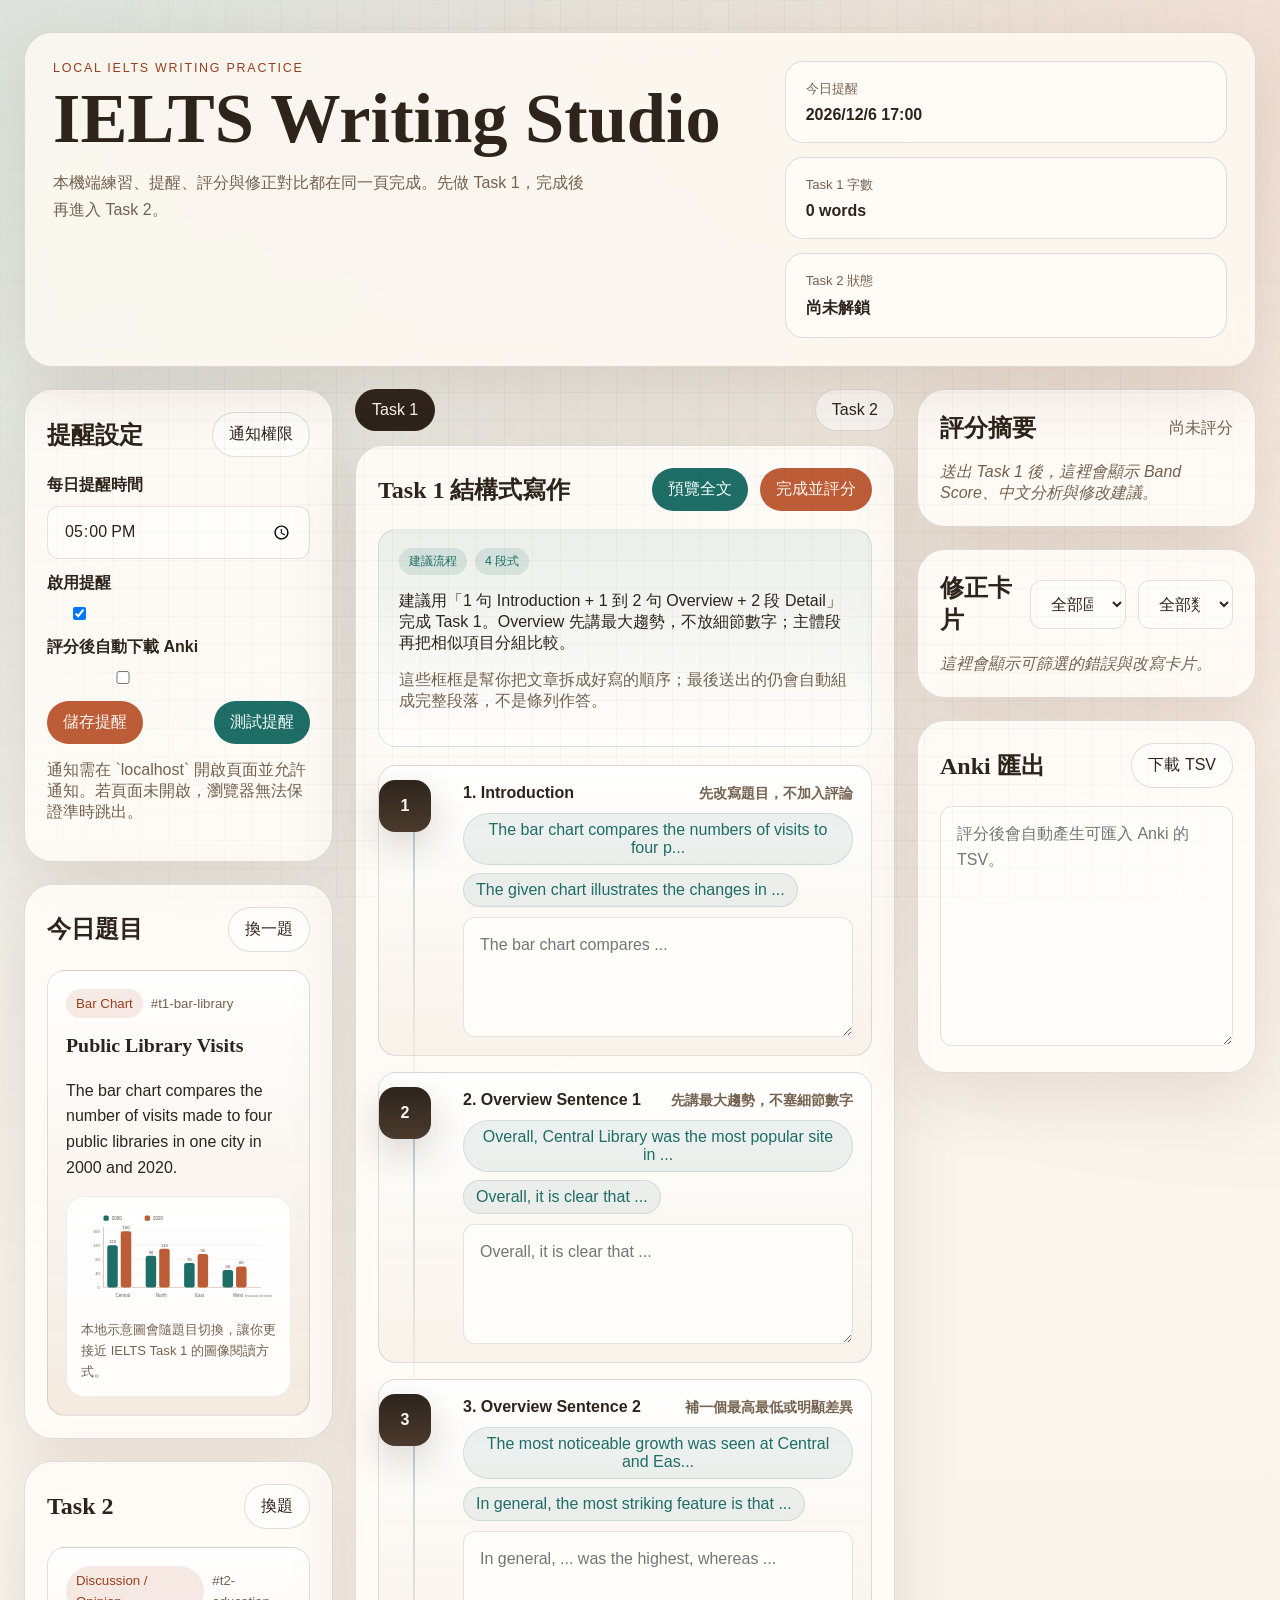
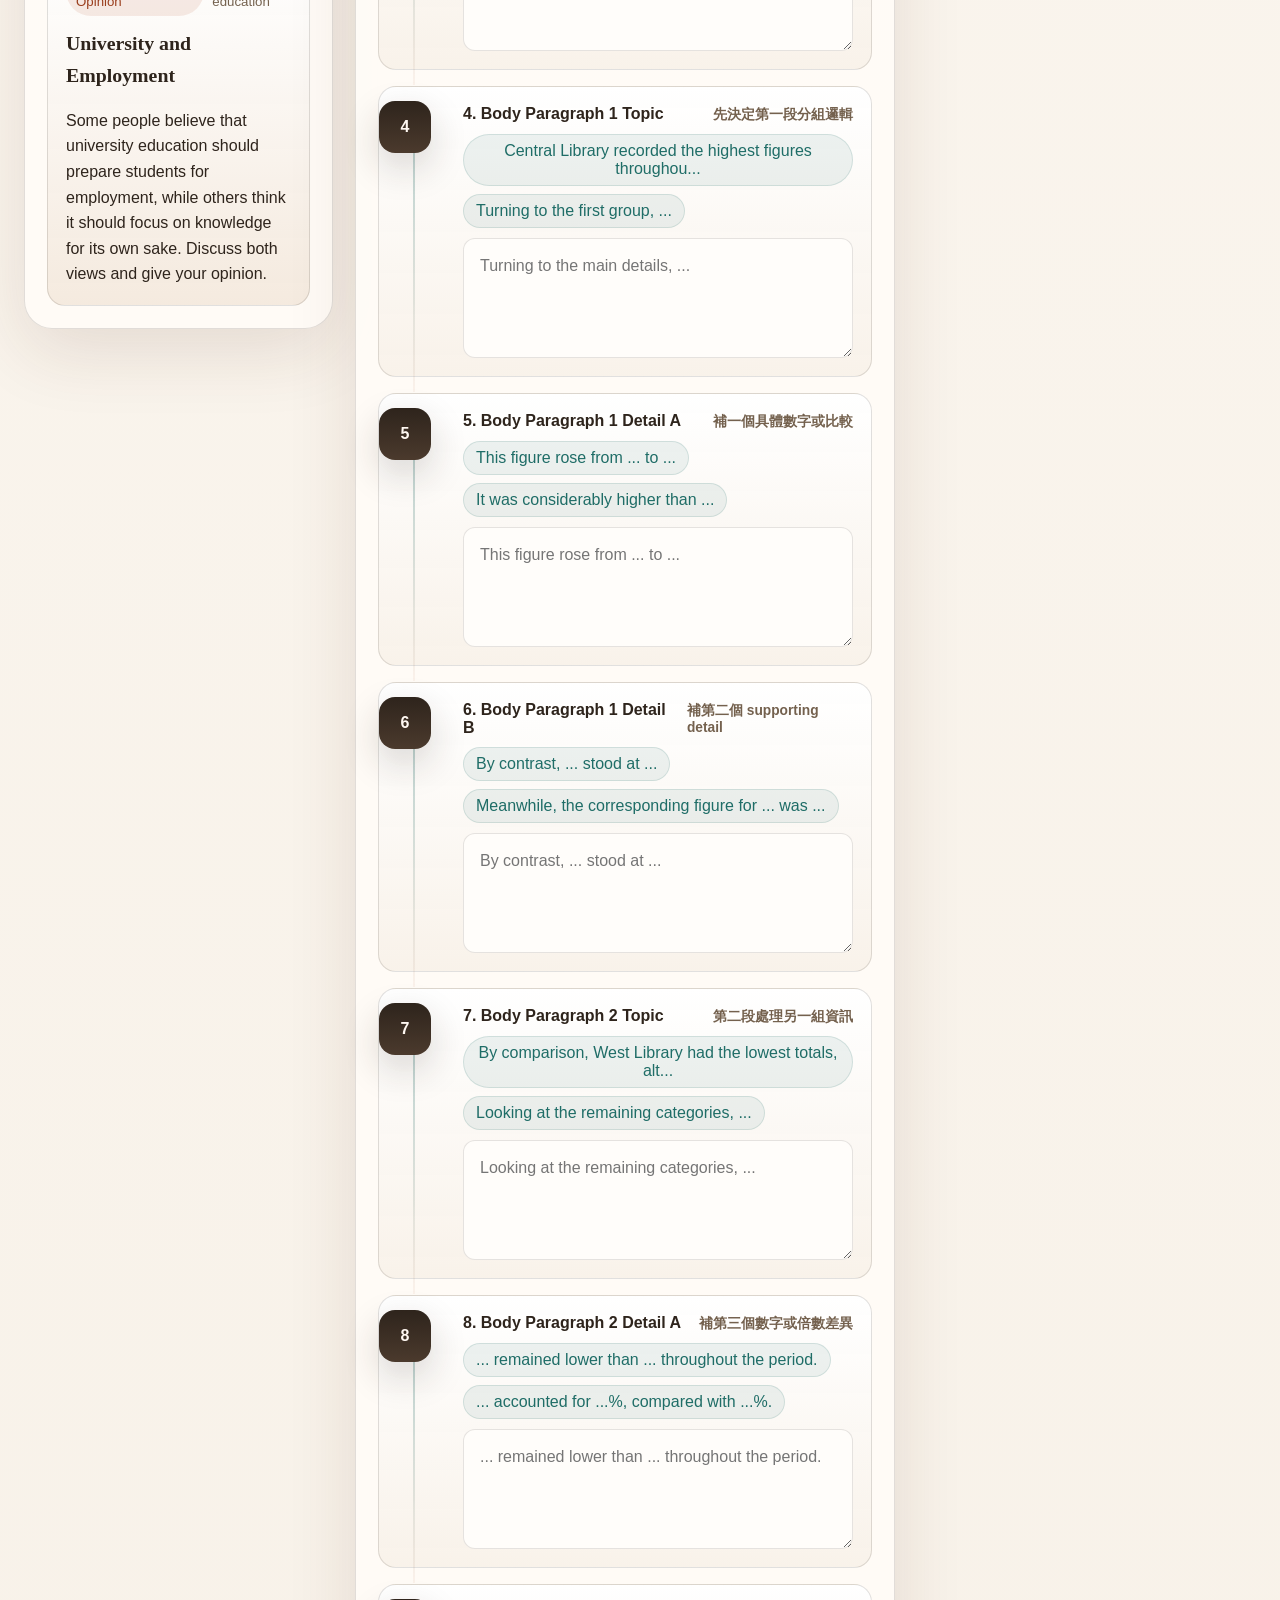
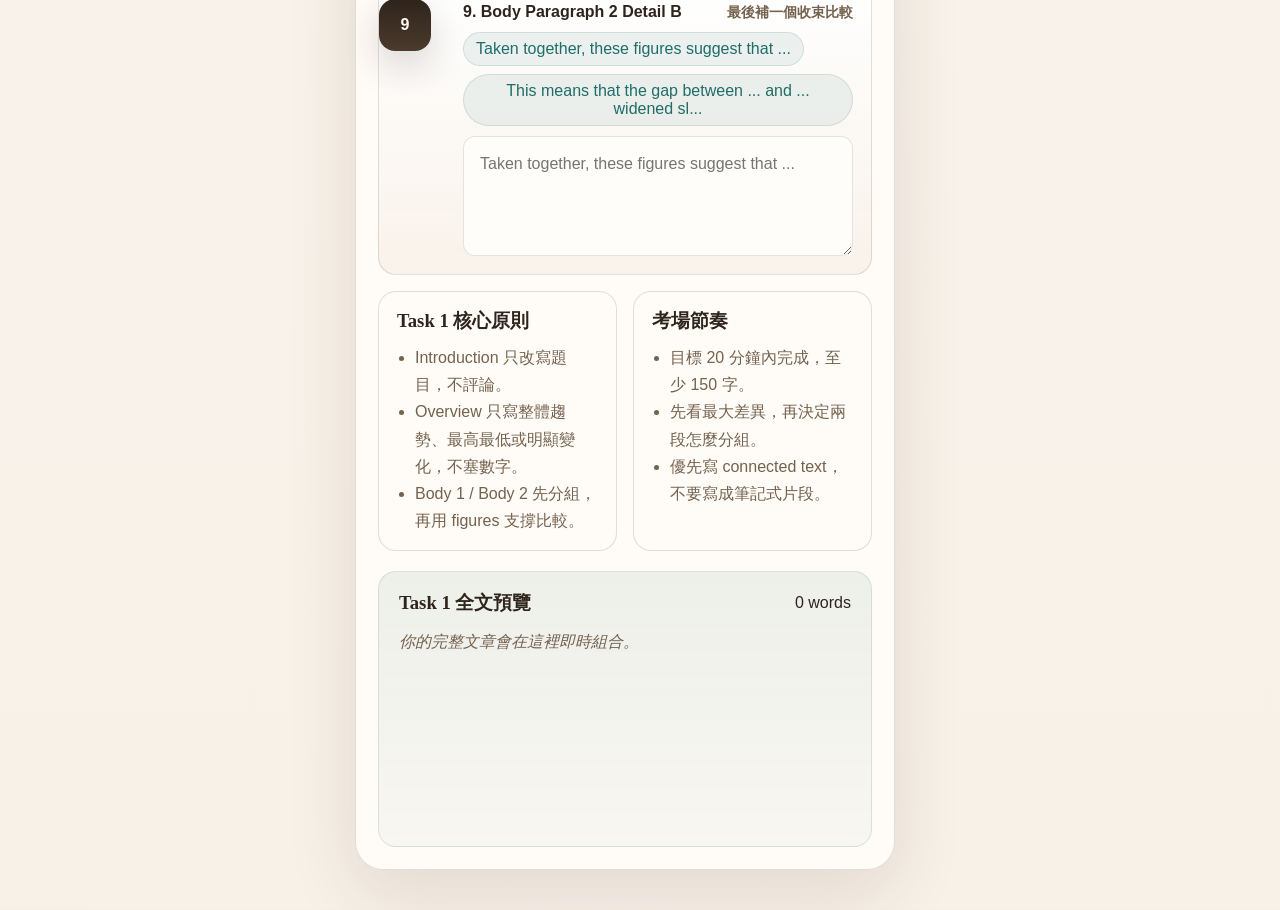
==== index.html @ 5735fb1e "Initial commit: local IELTS Writing Studio" ====
<!DOCTYPE html>
<html lang="zh-Hant">
  <head>
    <meta charset="UTF-8" />
    <meta name="viewport" content="width=device-width, initial-scale=1.0" />
    <title>IELTS Writing Studio</title>
    <link rel="stylesheet" href="./styles.css" />
  </head>
  <body>
    <div class="page-shell">
      <header class="hero">
        <div class="hero-copy">
          <p class="eyebrow">Local IELTS Writing Practice</p>
          <h1>IELTS Writing Studio</h1>
          <p class="hero-text">
            本機端練習、提醒、評分與修正對比都在同一頁完成。先做 Task 1，完成後再進入 Task 2。
          </p>
        </div>
        <div class="hero-panel">
          <div class="stat-card">
            <span class="stat-label">今日提醒</span>
            <strong id="next-reminder">尚未設定</strong>
          </div>
          <div class="stat-card">
            <span class="stat-label">Task 1 字數</span>
            <strong id="live-word-count">0 words</strong>
          </div>
          <div class="stat-card">
            <span class="stat-label">Task 2 狀態</span>
            <strong id="task2-status">尚未解鎖</strong>
          </div>
        </div>
      </header>

      <main class="layout">
        <aside class="left-rail">
          <section class="panel">
            <div class="panel-head">
              <h2>提醒設定</h2>
              <button id="request-notification" class="ghost-button">通知權限</button>
            </div>
            <form id="reminder-form" class="stack-form">
              <label>
                <span>每日提醒時間</span>
                <input id="reminder-time" type="time" value="17:00" />
              </label>
              <label class="switch-row">
                <span>啟用提醒</span>
                <input id="reminder-enabled" type="checkbox" checked />
              </label>
              <label class="switch-row">
                <span>評分後自動下載 Anki</span>
                <input id="anki-auto-download" type="checkbox" />
              </label>
              <div class="button-row">
                <button type="submit" class="primary-button">儲存提醒</button>
                <button type="button" id="test-reminder" class="secondary-button">測試提醒</button>
              </div>
            </form>
            <p class="tiny-note">
              通知需在 `localhost` 開啟頁面並允許通知。若頁面未開啟，瀏覽器無法保證準時跳出。
            </p>
          </section>

          <section class="panel">
            <div class="panel-head">
              <h2>今日題目</h2>
              <button id="shuffle-task1" class="ghost-button">換一題</button>
            </div>
            <div id="task1-prompt-card" class="prompt-card"></div>
          </section>

          <section class="panel">
            <div class="panel-head">
              <h2>Task 2</h2>
              <button id="shuffle-task2" class="ghost-button">換題</button>
            </div>
            <div id="task2-prompt-card" class="prompt-card compact"></div>
          </section>
        </aside>

        <section class="main-stage">
          <div class="tab-row">
            <button class="tab-button active" data-tab="task1">Task 1</button>
            <button class="tab-button" data-tab="task2" id="task2-tab">Task 2</button>
          </div>

          <section class="panel tab-panel active" data-panel="task1">
            <div class="panel-head">
              <h2>Task 1 結構式寫作</h2>
              <div class="button-row">
                <button id="preview-task1" class="secondary-button">預覽全文</button>
                <button id="score-task1" class="primary-button">完成並評分</button>
              </div>
            </div>
            <div class="strategy-note">
              <div class="card-labels">
                <span class="pill">建議流程</span>
                <span class="pill">4 段式</span>
              </div>
              <p>
                建議用「1 句 Introduction + 1 到 2 句 Overview + 2 段 Detail」完成 Task 1。Overview 先講最大趨勢，不放細節數字；主體段再把相似項目分組比較。
              </p>
              <p class="tiny-note">
                這些框框是幫你把文章拆成好寫的順序；最後送出的仍會自動組成完整段落，不是條列作答。
              </p>
            </div>
            <div id="task1-flow" class="flow-form"></div>
            <div class="mini-guide">
              <div class="mini-guide-card">
                <h3>Task 1 核心原則</h3>
                <ul>
                  <li>Introduction 只改寫題目，不評論。</li>
                  <li>Overview 只寫整體趨勢、最高最低或明顯變化，不塞數字。</li>
                  <li>Body 1 / Body 2 先分組，再用 figures 支撐比較。</li>
                </ul>
              </div>
              <div class="mini-guide-card">
                <h3>考場節奏</h3>
                <ul>
                  <li>目標 20 分鐘內完成，至少 150 字。</li>
                  <li>先看最大差異，再決定兩段怎麼分組。</li>
                  <li>優先寫 connected text，不要寫成筆記式片段。</li>
                </ul>
              </div>
            </div>
            <div class="essay-preview">
              <div class="preview-head">
                <h3>Task 1 全文預覽</h3>
                <span id="task1-preview-meta">0 words</span>
              </div>
              <div id="task1-preview" class="preview-body empty-state">
                你的完整文章會在這裡即時組合。
              </div>
            </div>
          </section>

          <section class="panel tab-panel" data-panel="task2">
            <div class="panel-head">
              <h2>Task 2 延伸練習</h2>
              <span id="task2-lock-hint" class="pill locked">完成 Task 1 後解鎖</span>
            </div>
            <label class="field-card full-span">
              <span>Task 2 Essay Draft</span>
              <textarea id="task2-essay" rows="15" placeholder="Task 2 先用自由寫作模式。完成 Task 1 評分後即可開始。"></textarea>
            </label>
          </section>
        </section>

        <aside class="right-rail">
          <section class="panel result-panel">
            <div class="panel-head">
              <h2>評分摘要</h2>
              <span id="last-score-time" class="tiny-note">尚未評分</span>
            </div>
            <div id="score-summary" class="score-summary empty-state">
              送出 Task 1 後，這裡會顯示 Band Score、中文分析與修改建議。
            </div>
          </section>

          <section class="panel">
            <div class="panel-head">
              <h2>修正卡片</h2>
              <div class="filter-row">
                <select id="filter-section">
                  <option value="all">全部區塊</option>
                </select>
                <select id="filter-type">
                  <option value="all">全部類型</option>
                </select>
              </div>
            </div>
            <div id="correction-cards" class="card-list empty-state">
              這裡會顯示可篩選的錯誤與改寫卡片。
            </div>
          </section>

          <section class="panel">
            <div class="panel-head">
              <h2>Anki 匯出</h2>
              <button id="download-anki" class="ghost-button" disabled>下載 TSV</button>
            </div>
            <textarea id="anki-export" class="anki-export" readonly placeholder="評分後會自動產生可匯入 Anki 的 TSV。"></textarea>
          </section>
        </aside>
      </main>
    </div>

    <dialog id="reminder-dialog" class="modal">
      <div class="modal-body">
        <p class="eyebrow">Practice Time</p>
        <h2>IELTS Writing 提醒</h2>
        <p>現在是你設定的練習時間。先完成一篇 Task 1，再進入 Task 2。</p>
        <div class="button-row">
          <button id="jump-to-task1" class="primary-button">開始練習</button>
          <button id="close-reminder-dialog" class="secondary-button">稍後再說</button>
        </div>
      </div>
    </dialog>

    <dialog id="result-dialog" class="modal wide">
      <div class="modal-body">
        <div class="panel-head">
          <h2>本次評分結果</h2>
          <button id="close-result-dialog" class="ghost-button">關閉</button>
        </div>
        <div id="result-dialog-content"></div>
      </div>
    </dialog>

    <script src="./app.js"></script>
  </body>
</html>
---- styles.css ----
:root {
  --bg: #f7f1e8;
  --bg-soft: #f2e6d5;
  --ink: #2e241c;
  --muted: #74614e;
  --accent: #bd5d38;
  --accent-strong: #9a3e1d;
  --accent-soft: rgba(189, 93, 56, 0.12);
  --teal: #1f6d67;
  --teal-soft: rgba(31, 109, 103, 0.12);
  --red: #a5372f;
  --green: #237a48;
  --line: rgba(46, 36, 28, 0.14);
  --shadow: 0 22px 70px rgba(79, 45, 22, 0.12);
  --radius-lg: 28px;
  --radius-md: 18px;
  --radius-sm: 12px;
}

* {
  box-sizing: border-box;
}

html,
body {
  margin: 0;
  min-height: 100%;
  font-family: "Avenir Next", "Segoe UI", sans-serif;
  color: var(--ink);
  background:
    radial-gradient(circle at top left, rgba(31, 109, 103, 0.14), transparent 32%),
    radial-gradient(circle at top right, rgba(189, 93, 56, 0.14), transparent 28%),
    linear-gradient(180deg, #fbf6ef 0%, var(--bg) 100%);
}

body::before {
  content: "";
  position: fixed;
  inset: 0;
  pointer-events: none;
  background-image:
    linear-gradient(rgba(46, 36, 28, 0.03) 1px, transparent 1px),
    linear-gradient(90deg, rgba(46, 36, 28, 0.03) 1px, transparent 1px);
  background-size: 28px 28px;
  mask-image: radial-gradient(circle at center, black 62%, transparent 100%);
}

h1,
h2,
h3 {
  font-family: "Iowan Old Style", "Palatino Linotype", Georgia, serif;
  margin: 0;
}

button,
input,
select,
textarea {
  font: inherit;
}

button {
  cursor: pointer;
  border: none;
}

.page-shell {
  max-width: 1580px;
  margin: 0 auto;
  padding: 32px 24px 40px;
}

.hero {
  display: grid;
  grid-template-columns: 1.6fr 1fr;
  gap: 24px;
  padding: 28px;
  border: 1px solid var(--line);
  border-radius: var(--radius-lg);
  background: rgba(255, 250, 243, 0.82);
  box-shadow: var(--shadow);
  backdrop-filter: blur(12px);
}

.eyebrow {
  margin: 0 0 10px;
  font-size: 0.78rem;
  letter-spacing: 0.14em;
  text-transform: uppercase;
  color: var(--accent-strong);
}

.hero h1 {
  font-size: clamp(2.6rem, 6vw, 4.4rem);
  line-height: 0.96;
  margin-bottom: 14px;
}

.hero-text {
  max-width: 60ch;
  color: var(--muted);
  line-height: 1.7;
}

.hero-panel {
  display: grid;
  gap: 14px;
}

.stat-card,
.panel,
.field-card,
.prompt-card {
  border: 1px solid var(--line);
  background: rgba(255, 252, 248, 0.9);
}

.stat-card {
  padding: 18px 20px;
  border-radius: var(--radius-md);
}

.stat-label {
  display: block;
  margin-bottom: 8px;
  font-size: 0.82rem;
  color: var(--muted);
}

.layout {
  display: grid;
  grid-template-columns: minmax(270px, 320px) minmax(540px, 1fr) minmax(300px, 360px);
  gap: 22px;
  margin-top: 22px;
  align-items: start;
}

.left-rail,
.right-rail,
.main-stage {
  display: grid;
  gap: 22px;
}

.panel {
  border-radius: var(--radius-lg);
  padding: 22px;
  box-shadow: var(--shadow);
}

.panel-head,
.preview-head,
.tab-row,
.button-row,
.filter-row,
.switch-row {
  display: flex;
  align-items: center;
  justify-content: space-between;
  gap: 12px;
}

.panel-head {
  margin-bottom: 18px;
}

.stack-form {
  display: grid;
  gap: 14px;
}

.stack-form label,
.field-card {
  display: grid;
  gap: 10px;
}

.stack-form span,
.field-card span {
  font-weight: 600;
}

input[type="time"],
select,
textarea {
  width: 100%;
  padding: 14px 16px;
  border: 1px solid rgba(46, 36, 28, 0.12);
  border-radius: var(--radius-sm);
  background: #fffdfa;
  color: var(--ink);
}

textarea {
  resize: vertical;
  min-height: 120px;
  line-height: 1.6;
}

.primary-button,
.secondary-button,
.ghost-button,
.tab-button {
  border-radius: 999px;
  padding: 11px 16px;
  transition: transform 180ms ease, background 180ms ease, color 180ms ease;
}

.primary-button {
  background: var(--accent);
  color: #fff7f2;
}

.secondary-button {
  background: var(--teal);
  color: #f5fffb;
}

.ghost-button,
.tab-button {
  background: rgba(255, 255, 255, 0.64);
  color: var(--ink);
  border: 1px solid var(--line);
}

.primary-button:hover,
.secondary-button:hover,
.ghost-button:hover,
.tab-button:hover {
  transform: translateY(-1px);
}

.tab-row {
  margin-bottom: -8px;
}

.tab-button.active {
  background: var(--ink);
  color: #fff8f2;
}

.tab-panel {
  display: none;
}

.tab-panel.active {
  display: block;
}

.flow-form {
  display: grid;
  gap: 16px;
}

.field-card {
  padding: 18px;
  border-radius: var(--radius-md);
  background: linear-gradient(180deg, rgba(255, 255, 255, 0.95), rgba(248, 241, 232, 0.92));
}

.flow-step {
  position: relative;
  padding-left: 84px;
}

.flow-step::before {
  content: "";
  position: absolute;
  left: 34px;
  top: 66px;
  bottom: -16px;
  width: 2px;
  background: linear-gradient(180deg, rgba(31, 109, 103, 0.28), rgba(189, 93, 56, 0.06));
}

.flow-step:last-child::before {
  display: none;
}

.step-index {
  position: absolute;
  left: 0;
  top: 14px;
  width: 52px;
  height: 52px;
  display: grid;
  place-items: center;
  border-radius: 16px;
  background: linear-gradient(180deg, var(--ink), #4b3a2d);
  color: #fff8f2;
  font-weight: 700;
  box-shadow: 0 14px 36px rgba(46, 36, 28, 0.18);
}

.full-span {
  grid-column: 1 / -1;
}

.field-topline {
  display: flex;
  align-items: baseline;
  justify-content: space-between;
  gap: 12px;
}

.field-subtitle {
  font-size: 0.86rem;
  color: var(--muted);
}

.starter-bank {
  display: flex;
  flex-wrap: wrap;
  gap: 8px;
}

.starter-chip {
  padding: 7px 12px;
  border-radius: 999px;
  background: rgba(31, 109, 103, 0.08);
  border: 1px solid rgba(31, 109, 103, 0.14);
  color: var(--teal);
}

.starter-chip:hover {
  background: rgba(31, 109, 103, 0.16);
}

.strategy-note,
.mini-guide {
  margin-bottom: 18px;
}

.strategy-note {
  padding: 18px 20px;
  border-radius: var(--radius-md);
  border: 1px solid rgba(31, 109, 103, 0.14);
  background: linear-gradient(180deg, rgba(31, 109, 103, 0.08), rgba(255, 255, 255, 0.7));
}

.mini-guide {
  display: grid;
  grid-template-columns: repeat(2, minmax(0, 1fr));
  gap: 16px;
  margin-top: 16px;
}

.mini-guide-card {
  padding: 16px 18px;
  border-radius: var(--radius-md);
  border: 1px solid var(--line);
  background: rgba(255, 252, 248, 0.84);
}

.mini-guide-card h3 {
  margin-bottom: 10px;
}

.mini-guide-card ul {
  margin: 0;
  padding-left: 18px;
  color: var(--muted);
  line-height: 1.7;
}

.essay-preview {
  margin-top: 20px;
  padding: 18px 20px;
  border-radius: var(--radius-md);
  background: linear-gradient(180deg, rgba(31, 109, 103, 0.08), rgba(31, 109, 103, 0.03));
  border: 1px solid rgba(31, 109, 103, 0.14);
}

.preview-body {
  min-height: 200px;
  margin-top: 12px;
  white-space: pre-wrap;
  line-height: 1.8;
}

.prompt-card {
  padding: 18px;
  border-radius: var(--radius-md);
  background: linear-gradient(180deg, rgba(255, 255, 255, 0.98), rgba(244, 233, 221, 0.95));
  line-height: 1.6;
}

.prompt-visual {
  margin-top: 14px;
  padding: 14px;
  border-radius: 18px;
  border: 1px solid rgba(46, 36, 28, 0.08);
  background: rgba(255, 255, 255, 0.92);
}

.prompt-visual svg,
.prompt-visual table {
  width: 100%;
}

.prompt-visual-caption {
  margin-top: 10px;
  font-size: 0.82rem;
  color: var(--muted);
}

.visual-table {
  border-collapse: collapse;
  font-size: 0.84rem;
}

.visual-table th,
.visual-table td {
  padding: 8px 10px;
  border: 1px solid rgba(46, 36, 28, 0.1);
  text-align: center;
}

.visual-table th {
  background: rgba(31, 109, 103, 0.08);
}

.prompt-card h3 {
  margin-bottom: 8px;
  font-size: 1.24rem;
}

.prompt-meta {
  display: inline-flex;
  align-items: center;
  gap: 8px;
  margin-bottom: 12px;
  font-size: 0.83rem;
  color: var(--muted);
}

.tag {
  display: inline-flex;
  padding: 4px 10px;
  border-radius: 999px;
  background: var(--accent-soft);
  color: var(--accent-strong);
}

.compact p:last-child {
  margin-bottom: 0;
}

.score-summary {
  display: grid;
  gap: 16px;
}

.band-chip {
  display: inline-flex;
  align-items: center;
  gap: 10px;
  width: fit-content;
  padding: 10px 16px;
  border-radius: 999px;
  background: rgba(46, 36, 28, 0.92);
  color: #fff8f2;
  font-weight: 700;
}

.score-grid {
  display: grid;
  grid-template-columns: repeat(2, minmax(0, 1fr));
  gap: 12px;
}

.score-box {
  padding: 12px 14px;
  border-radius: var(--radius-sm);
  background: rgba(255, 255, 255, 0.85);
  border: 1px solid var(--line);
}

.score-box span {
  display: block;
  margin-bottom: 6px;
  color: var(--muted);
  font-size: 0.84rem;
}

.card-list {
  display: grid;
  gap: 12px;
  max-height: 560px;
  overflow: auto;
}

.correction-card {
  padding: 14px;
  border-radius: var(--radius-sm);
  background: #fffdfa;
  border: 1px solid var(--line);
}

.card-labels {
  display: flex;
  flex-wrap: wrap;
  gap: 8px;
  margin-bottom: 10px;
}

.pill {
  display: inline-flex;
  align-items: center;
  width: fit-content;
  padding: 5px 10px;
  border-radius: 999px;
  font-size: 0.78rem;
  background: var(--teal-soft);
  color: var(--teal);
}

.pill.locked {
  background: rgba(165, 55, 47, 0.12);
  color: var(--red);
}

.diff-line {
  line-height: 1.8;
}

.diff-del {
  color: var(--red);
  text-decoration: line-through;
  text-decoration-thickness: 2px;
}

.diff-add {
  color: var(--green);
  font-weight: 600;
}

.anki-export {
  min-height: 240px;
}

.tiny-note,
.empty-state {
  color: var(--muted);
}

.empty-state {
  font-style: italic;
}

.modal {
  width: min(880px, calc(100vw - 32px));
  padding: 0;
  border: none;
  border-radius: 24px;
  box-shadow: 0 36px 120px rgba(20, 12, 8, 0.24);
}

.modal::backdrop {
  background: rgba(24, 18, 13, 0.42);
  backdrop-filter: blur(4px);
}

.modal.wide {
  width: min(1100px, calc(100vw - 32px));
}

.modal-body {
  padding: 24px;
  background:
    radial-gradient(circle at top right, rgba(189, 93, 56, 0.13), transparent 30%),
    #fff9f3;
}

.dialog-summary {
  display: grid;
  gap: 18px;
}

.dialog-section {
  padding: 16px;
  border-radius: var(--radius-md);
  border: 1px solid var(--line);
  background: rgba(255, 255, 255, 0.85);
}

.dialog-section h3 {
  margin-bottom: 10px;
}

.comparison-grid {
  display: grid;
  gap: 12px;
}

.comparison-row {
  padding: 12px 14px;
  border-radius: var(--radius-sm);
  background: #fffdfa;
  border: 1px solid rgba(46, 36, 28, 0.08);
}

@media (max-width: 1200px) {
  .layout {
    grid-template-columns: 1fr;
  }

  .hero {
    grid-template-columns: 1fr;
  }

  .right-rail {
    grid-template-columns: repeat(2, minmax(0, 1fr));
  }
}

@media (max-width: 780px) {
  .page-shell {
    padding: 18px 14px 28px;
  }

  .right-rail {
    grid-template-columns: 1fr;
  }

  .mini-guide,
  .score-grid {
    grid-template-columns: 1fr;
  }

  .flow-step {
    padding-left: 0;
  }

  .flow-step::before,
  .step-index {
    display: none;
  }

  .panel-head,
  .preview-head,
  .tab-row,
  .button-row,
  .filter-row,
  .switch-row {
    flex-direction: column;
    align-items: stretch;
  }

  .hero h1 {
    font-size: 2.5rem;
  }
}
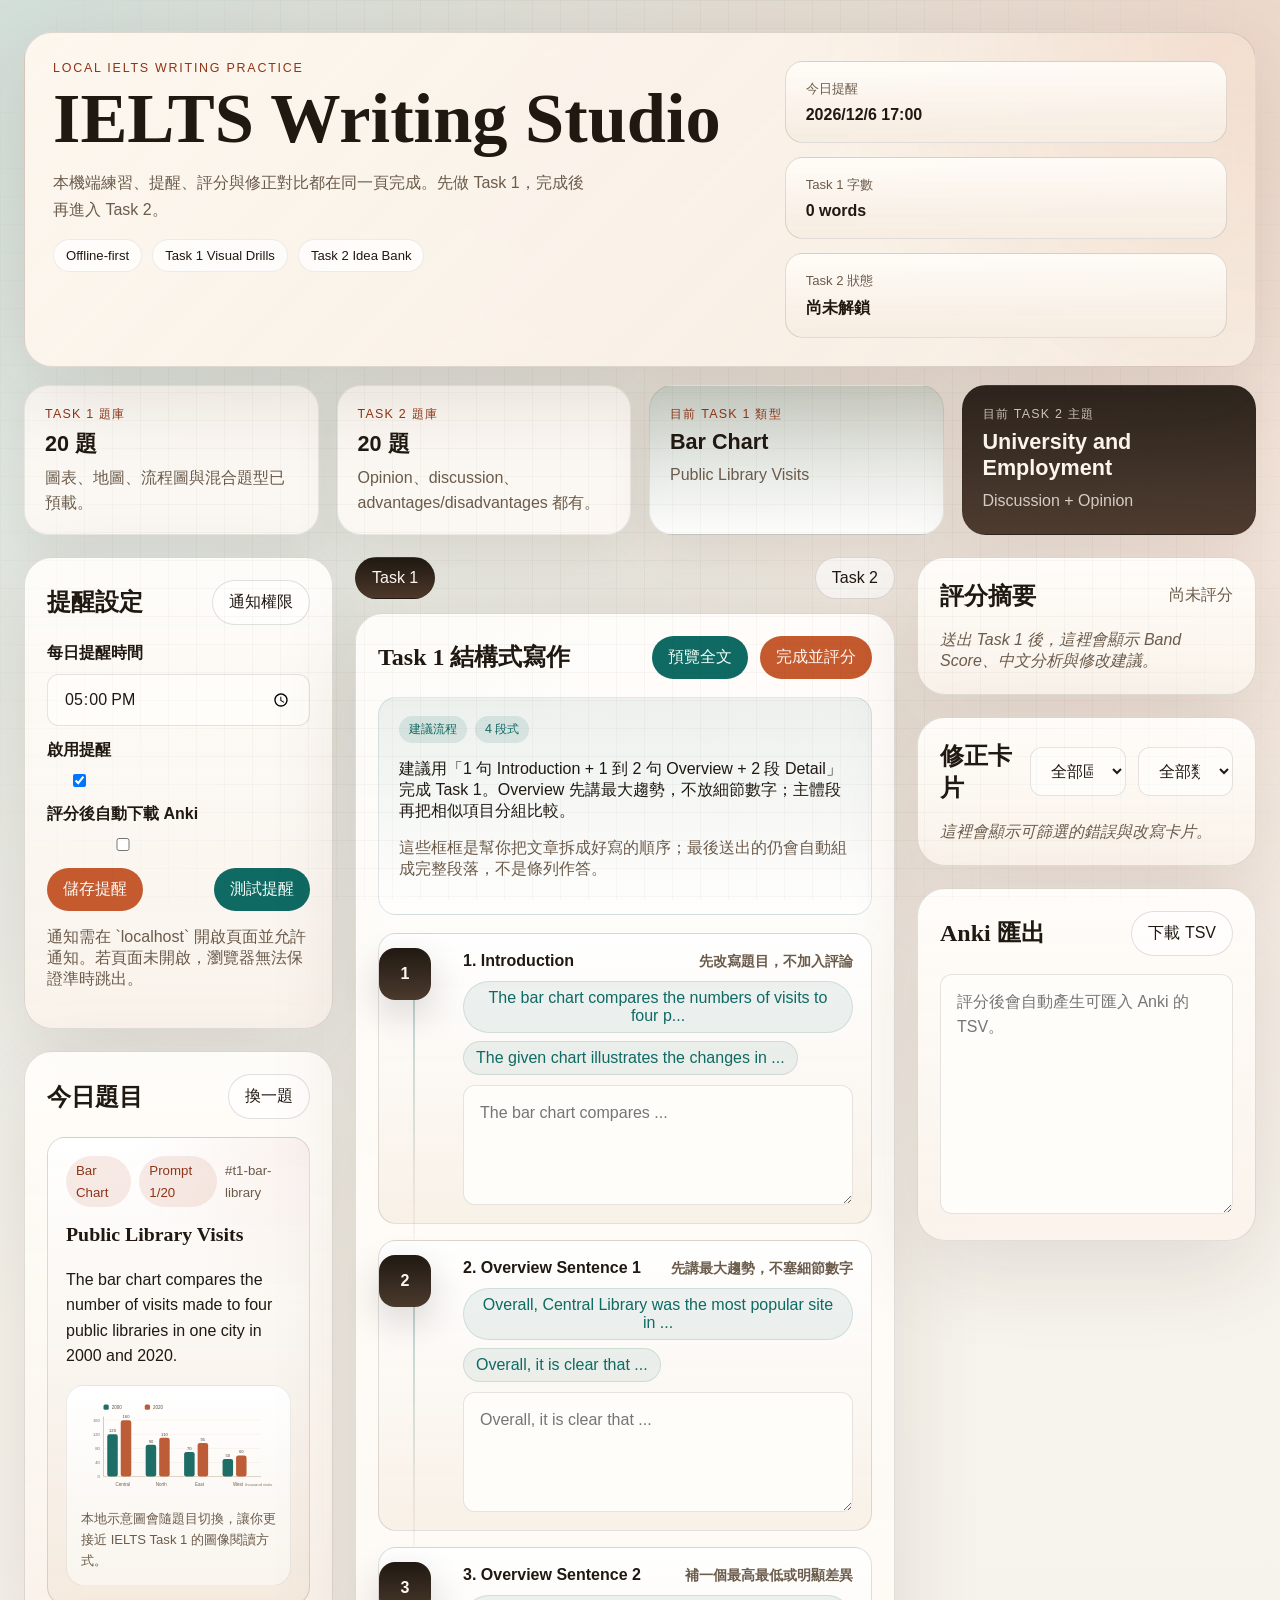
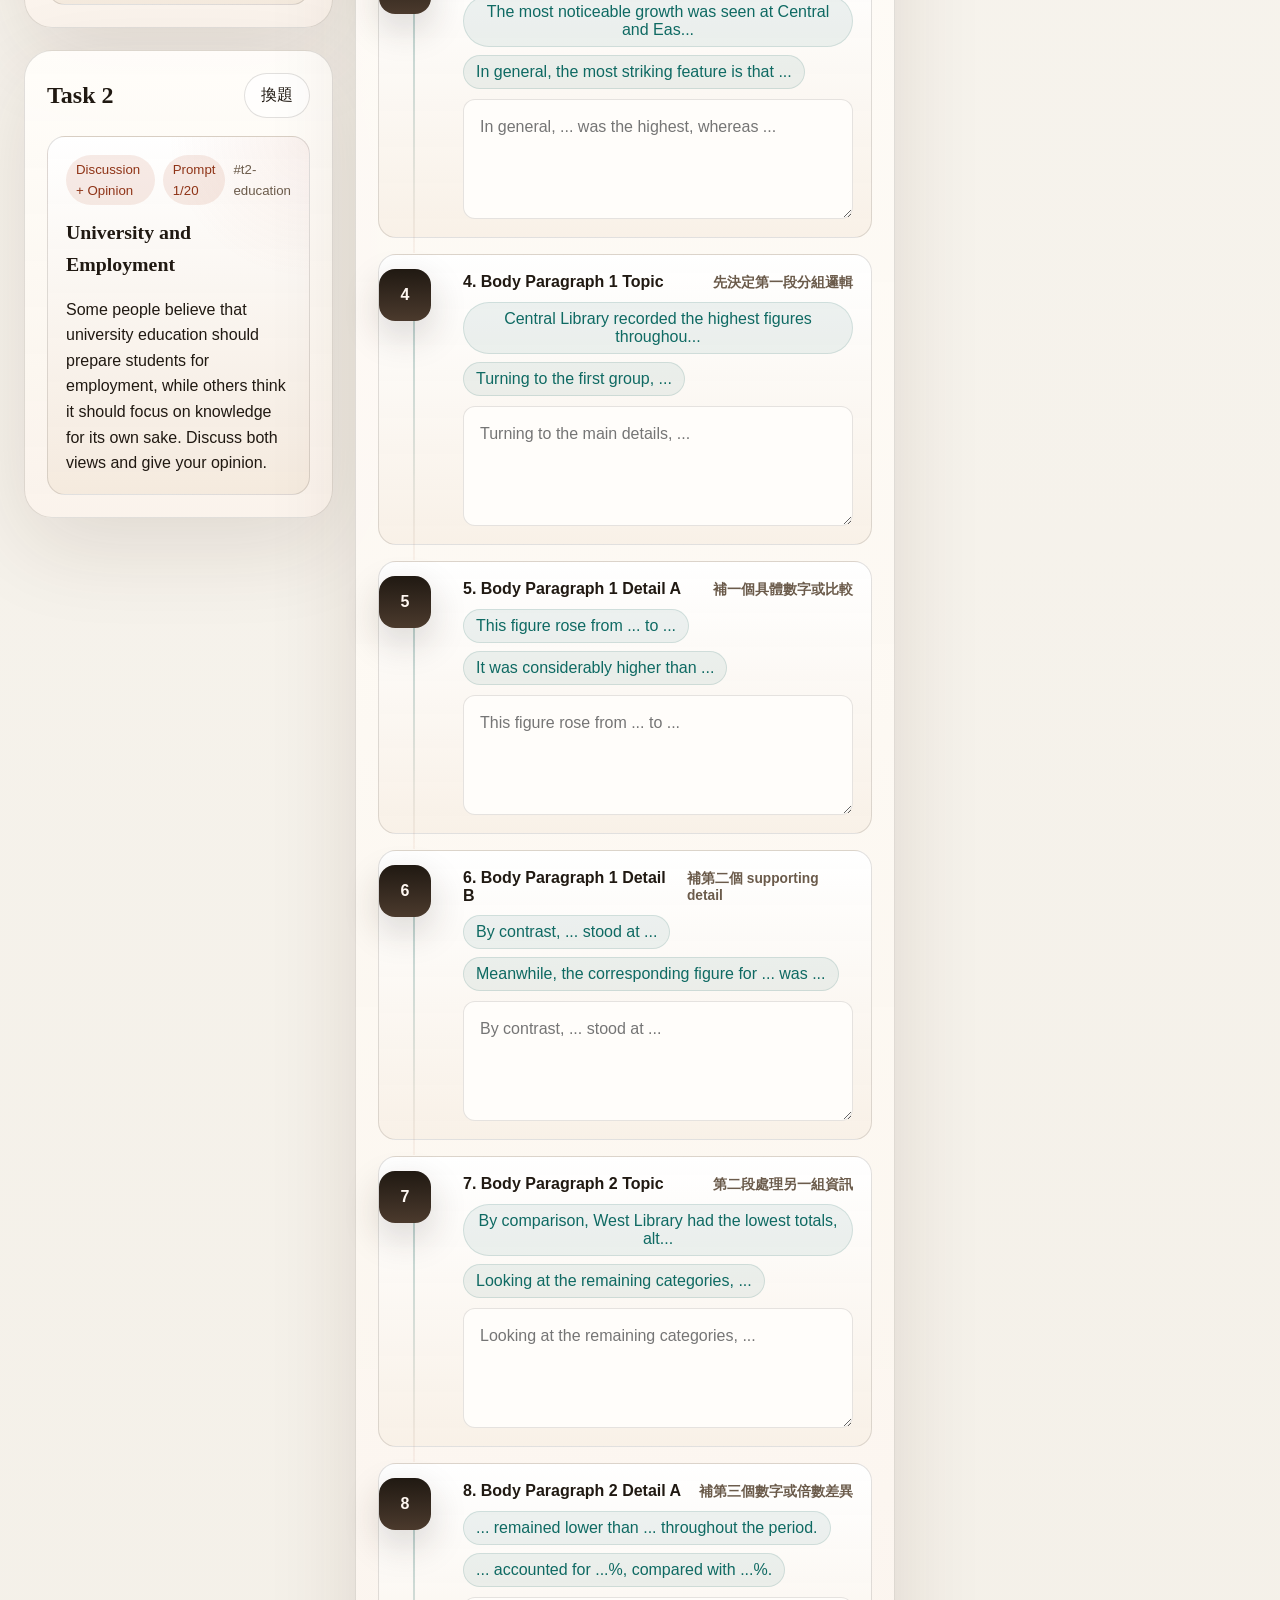
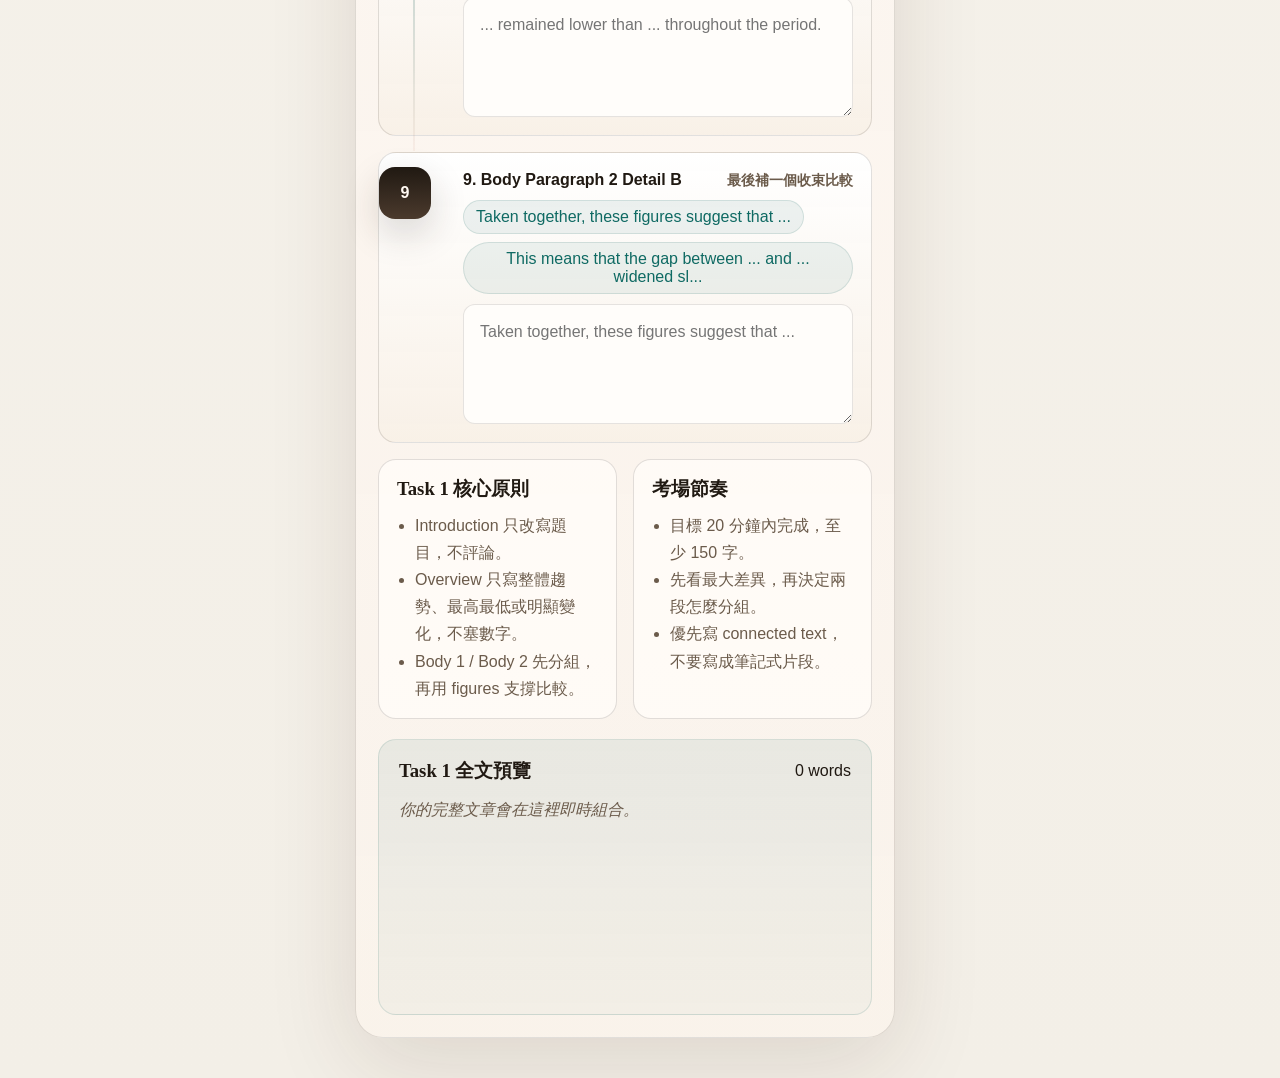
==== commit da06ec8c: "Add local AI grading backend and UI updates" ====
--- a/index.html
+++ b/index.html
@@ -15,6 +15,11 @@
           <p class="hero-text">
             本機端練習、提醒、評分與修正對比都在同一頁完成。先做 Task 1，完成後再進入 Task 2。
           </p>
+          <div class="hero-ribbon">
+            <span class="ribbon-tag">Offline-first</span>
+            <span class="ribbon-tag">Task 1 Visual Drills</span>
+            <span class="ribbon-tag">Task 2 Idea Bank</span>
+          </div>
         </div>
         <div class="hero-panel">
           <div class="stat-card">
@@ -31,6 +36,29 @@
           </div>
         </div>
       </header>
+
+      <section class="dashboard-strip">
+        <article class="dash-card">
+          <span class="dash-label">Task 1 題庫</span>
+          <strong id="task1-bank-size">0 題</strong>
+          <p>圖表、地圖、流程圖與混合題型已預載。</p>
+        </article>
+        <article class="dash-card">
+          <span class="dash-label">Task 2 題庫</span>
+          <strong id="task2-bank-size">0 題</strong>
+          <p>Opinion、discussion、advantages/disadvantages 都有。</p>
+        </article>
+        <article class="dash-card accent-card">
+          <span class="dash-label">目前 Task 1 類型</span>
+          <strong id="current-task1-type">Bar Chart</strong>
+          <p id="current-task1-title">Public Library Visits</p>
+        </article>
+        <article class="dash-card dark-card">
+          <span class="dash-label">目前 Task 2 主題</span>
+          <strong id="current-task2-title">University and Employment</strong>
+          <p id="current-task2-mode">Discussion / Opinion</p>
+        </article>
+      </section>
 
       <main class="layout">
         <aside class="left-rail">
@@ -140,6 +168,22 @@
               <h2>Task 2 延伸練習</h2>
               <span id="task2-lock-hint" class="pill locked">完成 Task 1 後解鎖</span>
             </div>
+            <div class="strategy-note task2-note">
+              <div class="card-labels">
+                <span class="pill">建議流程</span>
+                <span class="pill">4 段式議論文</span>
+              </div>
+              <p>
+                Task 2 建議先想立場，再寫 introduction、兩段主體與結論。先把理由講清楚，再補例子，不要一開始就堆很多空泛形容詞。
+              </p>
+            </div>
+            <div class="task2-toolkit">
+              <button type="button" class="starter-chip task2-starter" data-insert-task2="This essay will discuss both views before presenting my own opinion.">Discussion opener</button>
+              <button type="button" class="starter-chip task2-starter" data-insert-task2="I strongly believe that the advantages outweigh the disadvantages for two main reasons.">Opinion opener</button>
+              <button type="button" class="starter-chip task2-starter" data-insert-task2="One key reason is that this trend improves efficiency while also expanding access.">Reason sentence</button>
+              <button type="button" class="starter-chip task2-starter" data-insert-task2="For example, people can now benefit from services that were previously expensive or unavailable.">Example sentence</button>
+              <button type="button" class="starter-chip task2-starter" data-insert-task2="In conclusion, although there are some drawbacks, I believe the overall impact is positive.">Conclusion sentence</button>
+            </div>
             <label class="field-card full-span">
               <span>Task 2 Essay Draft</span>
               <textarea id="task2-essay" rows="15" placeholder="Task 2 先用自由寫作模式。完成 Task 1 評分後即可開始。"></textarea>
--- a/styles.css
+++ b/styles.css
@@ -1,17 +1,17 @@
 :root {
-  --bg: #f7f1e8;
-  --bg-soft: #f2e6d5;
-  --ink: #2e241c;
-  --muted: #74614e;
-  --accent: #bd5d38;
-  --accent-strong: #9a3e1d;
+  --bg: #f3efe7;
+  --bg-soft: #efe4d5;
+  --ink: #201912;
+  --muted: #6b5b4b;
+  --accent: #c55a2e;
+  --accent-strong: #8f3417;
   --accent-soft: rgba(189, 93, 56, 0.12);
-  --teal: #1f6d67;
+  --teal: #0f6a63;
   --teal-soft: rgba(31, 109, 103, 0.12);
   --red: #a5372f;
   --green: #237a48;
   --line: rgba(46, 36, 28, 0.14);
-  --shadow: 0 22px 70px rgba(79, 45, 22, 0.12);
+  --shadow: 0 26px 90px rgba(66, 36, 16, 0.12);
   --radius-lg: 28px;
   --radius-md: 18px;
   --radius-sm: 12px;
@@ -28,9 +28,9 @@
   font-family: "Avenir Next", "Segoe UI", sans-serif;
   color: var(--ink);
   background:
-    radial-gradient(circle at top left, rgba(31, 109, 103, 0.14), transparent 32%),
-    radial-gradient(circle at top right, rgba(189, 93, 56, 0.14), transparent 28%),
-    linear-gradient(180deg, #fbf6ef 0%, var(--bg) 100%);
+    radial-gradient(circle at top left, rgba(15, 106, 99, 0.16), transparent 30%),
+    radial-gradient(circle at top right, rgba(197, 90, 46, 0.18), transparent 28%),
+    linear-gradient(180deg, #f8f5ef 0%, var(--bg) 100%);
 }
 
 body::before {
@@ -77,7 +77,9 @@
   padding: 28px;
   border: 1px solid var(--line);
   border-radius: var(--radius-lg);
-  background: rgba(255, 250, 243, 0.82);
+  background:
+    radial-gradient(circle at top right, rgba(197, 90, 46, 0.12), transparent 34%),
+    linear-gradient(135deg, rgba(255, 248, 239, 0.94), rgba(248, 239, 229, 0.88));
   box-shadow: var(--shadow);
   backdrop-filter: blur(12px);
 }
@@ -102,6 +104,24 @@
   line-height: 1.7;
 }
 
+.hero-ribbon {
+  display: flex;
+  flex-wrap: wrap;
+  gap: 10px;
+  margin-top: 8px;
+}
+
+.ribbon-tag {
+  display: inline-flex;
+  align-items: center;
+  padding: 8px 12px;
+  border-radius: 999px;
+  background: rgba(255, 255, 255, 0.72);
+  border: 1px solid rgba(32, 25, 18, 0.08);
+  color: var(--ink);
+  font-size: 0.82rem;
+}
+
 .hero-panel {
   display: grid;
   gap: 14px;
@@ -118,6 +138,7 @@
 .stat-card {
   padding: 18px 20px;
   border-radius: var(--radius-md);
+  background: linear-gradient(180deg, rgba(255, 252, 248, 0.96), rgba(246, 236, 224, 0.92));
 }
 
 .stat-label {
@@ -135,6 +156,54 @@
   align-items: start;
 }
 
+.dashboard-strip {
+  display: grid;
+  grid-template-columns: repeat(4, minmax(0, 1fr));
+  gap: 18px;
+  margin-top: 18px;
+}
+
+.dash-card {
+  padding: 18px 20px;
+  border-radius: 24px;
+  border: 1px solid rgba(32, 25, 18, 0.08);
+  background: rgba(255, 251, 246, 0.86);
+  box-shadow: 0 16px 48px rgba(71, 43, 26, 0.08);
+}
+
+.dash-card strong {
+  display: block;
+  font-size: 1.35rem;
+  margin: 6px 0 8px;
+}
+
+.dash-card p {
+  margin: 0;
+  color: var(--muted);
+  line-height: 1.55;
+}
+
+.dash-label {
+  font-size: 0.78rem;
+  letter-spacing: 0.1em;
+  text-transform: uppercase;
+  color: var(--accent-strong);
+}
+
+.accent-card {
+  background: linear-gradient(180deg, rgba(15, 106, 99, 0.12), rgba(255, 255, 255, 0.9));
+}
+
+.dark-card {
+  background: linear-gradient(180deg, rgba(32, 25, 18, 0.94), rgba(69, 49, 37, 0.94));
+  color: #fff7ef;
+}
+
+.dark-card .dash-label,
+.dark-card p {
+  color: rgba(255, 247, 239, 0.78);
+}
+
 .left-rail,
 .right-rail,
 .main-stage {
@@ -146,6 +215,8 @@
   border-radius: var(--radius-lg);
   padding: 22px;
   box-shadow: var(--shadow);
+  background:
+    linear-gradient(180deg, rgba(255, 253, 250, 0.96), rgba(250, 243, 235, 0.92));
 }
 
 .panel-head,
@@ -235,7 +306,7 @@
 }
 
 .tab-button.active {
-  background: var(--ink);
+  background: linear-gradient(180deg, var(--ink), #4e392a);
   color: #fff8f2;
 }
 
@@ -255,7 +326,7 @@
 .field-card {
   padding: 18px;
   border-radius: var(--radius-md);
-  background: linear-gradient(180deg, rgba(255, 255, 255, 0.95), rgba(248, 241, 232, 0.92));
+  background: linear-gradient(180deg, rgba(255, 255, 255, 0.98), rgba(248, 240, 230, 0.95));
 }
 
 .flow-step {
@@ -338,6 +409,17 @@
   background: linear-gradient(180deg, rgba(31, 109, 103, 0.08), rgba(255, 255, 255, 0.7));
 }
 
+.task2-note {
+  margin-bottom: 14px;
+}
+
+.task2-toolkit {
+  display: flex;
+  flex-wrap: wrap;
+  gap: 10px;
+  margin-bottom: 16px;
+}
+
 .mini-guide {
   display: grid;
   grid-template-columns: repeat(2, minmax(0, 1fr));
@@ -381,7 +463,9 @@
 .prompt-card {
   padding: 18px;
   border-radius: var(--radius-md);
-  background: linear-gradient(180deg, rgba(255, 255, 255, 0.98), rgba(244, 233, 221, 0.95));
+  background:
+    radial-gradient(circle at top right, rgba(197, 90, 46, 0.08), transparent 32%),
+    linear-gradient(180deg, rgba(255, 255, 255, 0.98), rgba(244, 233, 221, 0.95));
   line-height: 1.6;
 }
 
@@ -390,7 +474,8 @@
   padding: 14px;
   border-radius: 18px;
   border: 1px solid rgba(46, 36, 28, 0.08);
-  background: rgba(255, 255, 255, 0.92);
+  background:
+    linear-gradient(180deg, rgba(255, 255, 255, 0.96), rgba(249, 244, 238, 0.96));
 }
 
 .prompt-visual svg,
@@ -488,6 +573,7 @@
   gap: 12px;
   max-height: 560px;
   overflow: auto;
+  padding-right: 4px;
 }
 
 .correction-card {
@@ -495,6 +581,7 @@
   border-radius: var(--radius-sm);
   background: #fffdfa;
   border: 1px solid var(--line);
+  box-shadow: 0 10px 28px rgba(79, 45, 22, 0.06);
 }
 
 .card-labels {
@@ -601,6 +688,10 @@
 }
 
 @media (max-width: 1200px) {
+  .dashboard-strip {
+    grid-template-columns: repeat(2, minmax(0, 1fr));
+  }
+
   .layout {
     grid-template-columns: 1fr;
   }
@@ -619,6 +710,7 @@
     padding: 18px 14px 28px;
   }
 
+  .dashboard-strip,
   .right-rail {
     grid-template-columns: 1fr;
   }
